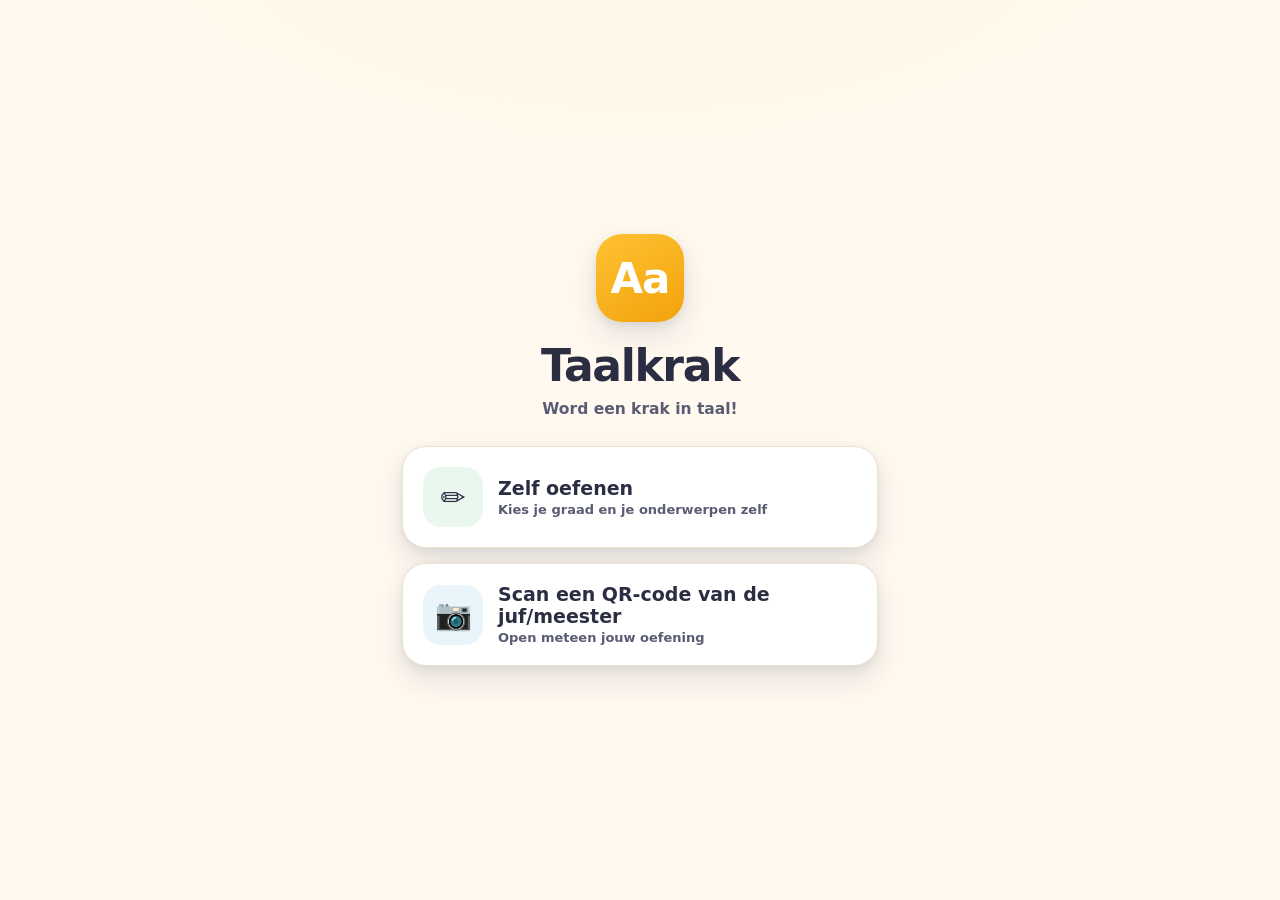
==== index.html @ cba2b278 "Add files via upload Taalkrak v1 - leerling- en leerkrachtapp met QR-delen" ====
<!DOCTYPE html>
<html lang="nl">
<head>
<meta charset="utf-8">
<meta name="viewport" content="width=device-width, initial-scale=1, viewport-fit=cover, maximum-scale=1">
<title>Taalkrak</title>
<link rel="stylesheet" href="taalkrak.css">
<link rel="manifest" href="manifest.webmanifest">
<meta name="color-scheme" content="only light">
<meta name="theme-color" content="#FFC233">
<meta name="apple-mobile-web-app-capable" content="yes">
<meta name="mobile-web-app-capable" content="yes">
<meta name="apple-mobile-web-app-status-bar-style" content="default">
<meta name="apple-mobile-web-app-title" content="Taalkrak">
<link rel="apple-touch-icon" href="apple-touch-icon.png">
</head>
<body>

<!-- ===================== WELKOM ===================== -->
<main class="home" id="screenHome">
  <div class="home__logo home__logo--taal" aria-hidden="true"><span>Aa</span></div>
  <h1 class="home__title">Taalkrak</h1>
  <p class="home__sub">Word een krak in taal!</p>
  <div class="home__cards">
    <button class="bigcard bigcard--self" id="goSelf" type="button">
      <span class="bigcard__ic" aria-hidden="true">✏️</span>
      <span class="bigcard__tx"><b>Zelf oefenen</b><span>Kies je graad en je onderwerpen zelf</span></span>
    </button>
    <button class="bigcard bigcard--scan" id="goScan" type="button">
      <span class="bigcard__ic" aria-hidden="true">📷</span>
      <span class="bigcard__tx"><b>Scan een QR-code van de juf/meester</b><span>Open meteen jouw oefening</span></span>
    </button>
  </div>
</main>

<!-- ===================== SETUP (zelf oefenen) ===================== -->
<main class="setup hidden" id="screenSetup">
  <div class="setup__head">
    <button class="backbtn" id="setupBack" type="button" aria-label="Terug">←</button>
    <h2 class="setup__title">Zelf oefenen</h2>
  </div>
  <section class="panel">
    <div id="settingsHost"></div>
    <button class="btn btn--grass btn--block" id="startSelf" type="button" style="margin-top:6px;font-size:17px;padding:16px">▶ Starten</button>
  </section>
</main>

<!-- ===================== QR-SCANNER ===================== -->
<main class="scan hidden" id="screenScan">
  <video class="scan__video" id="scanVideo" playsinline muted></video>
  <div class="scan__overlay" id="scanOverlay">
    <div class="scan__msg">Richt op de QR-code<br>van de juf/meester</div>
    <div class="scan__frame"><div class="scan__corner2"></div></div>
    <div class="scan__hint" id="scanHint">Houd de code rustig in het kader</div>
  </div>
  <div class="scan__err hidden" id="scanErr">
    <div style="font-size:58px" aria-hidden="true">📷</div>
    <b id="scanErrMsg"></b>
    <span>Vraag de juf of meester om de oefening anders via de link te openen.</span>
  </div>
  <button class="scan__close" id="scanClose" type="button">← Terug</button>
  <canvas id="scanCanvas" class="hidden"></canvas>
</main>

<!-- ===================== SPELER ===================== -->
<main class="play hidden" id="screenPlay">
  <div class="play__top">
    <div class="stars"><span class="s" id="starIcon">★</span><span id="starCount">0</span></div>
    <div class="prog"><div class="prog__fill" id="progFill"></div></div>
    <button class="iconbtn" id="soundBtn" type="button" title="Geluid aan/uit" aria-label="Geluid aan of uit">🔊</button>
    <button class="iconbtn" id="quitBtn" type="button" title="Stoppen" aria-label="Stoppen">✕</button>
  </div>
  <div class="stage" id="stage"></div>
</main>
<main class="play hidden" id="screenDone"><div class="results" id="resultsBox"></div></main>

<div class="splash" id="splash" aria-live="polite">
  <div class="splash__card">
    <div class="splash__emo" id="splashEmo">🎉</div>
    <div class="splash__txt" id="splashTxt">Goed zo!</div>
    <div class="splash__hint" id="splashHint"></div>
  </div>
</div>
<div id="glow"></div>
<canvas id="confetti"></canvas>

<script src="jsqr.js"></script>
<script src="engine.js"></script>
<script>
(function(){
"use strict";
var $=function(s){return document.querySelector(s);};
var SETUP = TK.defaults();

function hideAll(){ ["#screenHome","#screenSetup","#screenScan","#screenPlay","#screenDone"].forEach(function(id){ $(id).classList.add("hidden"); }); }
function showHome(){ hideAll(); document.body.style.background=""; $("#screenHome").classList.remove("hidden"); window.scrollTo(0,0); }
function goHome(){ stopScan(); if(location.hash){ history.replaceState(null,"",location.pathname+location.search); } showHome(); }
function showSetup(){ TK.resumeAudio(); hideAll(); $("#screenSetup").classList.remove("hidden"); window.scrollTo(0,0); }

TK.makeSettings($("#settingsHost"), SETUP, function(){});
TK.setOnExit(goHome);

/* Terugkeer-regels: bij "Zelf oefenen" kan het kind altijd terug naar het
   hoofdmenu; bij een oefening van de juf/meester (QR of link) pas als de
   oefening helemaal is afgerond. Uitzondering: bij een oneindige oefening
   (∞) blijft de knop zichtbaar, anders kan het kind nooit meer stoppen. */
function setQuit(visible){ $("#quitBtn").classList.toggle("hidden", !visible); }
$("#goSelf").onclick=showSetup;
$("#goScan").onclick=startScan;
$("#setupBack").onclick=showHome;
$("#startSelf").onclick=function(){ setQuit(true); TK.startGame(JSON.parse(JSON.stringify(SETUP))); };
$("#scanClose").onclick=goHome;
$("#soundBtn").onclick=function(){ TK.toggleSound(); };
$("#quitBtn").onclick=goHome;

/* ---------- QR-scanner ---------- */
var scanStream=null, scanRAF=null, scanVideo, scanCanvas, scanCtx;
function startScan(){
  TK.resumeAudio(); hideAll(); $("#screenScan").classList.remove("hidden");
  $("#scanErr").classList.add("hidden"); $("#scanOverlay").classList.remove("hidden");
  $("#scanHint").textContent="Houd de code rustig in het kader";
  scanVideo=$("#scanVideo"); scanCanvas=$("#scanCanvas"); scanCtx=scanCanvas.getContext("2d",{willReadFrequently:true});
  if(!navigator.mediaDevices || !navigator.mediaDevices.getUserMedia || !window.jsQR){ return scanError("Scannen werkt hier niet."); }
  navigator.mediaDevices.getUserMedia({video:{facingMode:{ideal:"environment"}},audio:false})
    .then(function(stream){ scanStream=stream; scanVideo.srcObject=stream; scanVideo.setAttribute("playsinline",""); return scanVideo.play(); })
    .then(function(){ scanRAF=requestAnimationFrame(scanLoop); })
    .catch(function(err){
      var msg=(err&&(err.name==="NotAllowedError"||err.name==="SecurityError"))? "Geef toestemming voor de camera om te kunnen scannen." : "De camera kon niet starten.";
      scanError(msg);
    });
}
function scanLoop(){
  if(!scanStream) return;
  if(scanVideo.readyState===scanVideo.HAVE_ENOUGH_DATA){
    var w=scanVideo.videoWidth, h=scanVideo.videoHeight;
    if(w&&h){
      scanCanvas.width=w; scanCanvas.height=h; scanCtx.drawImage(scanVideo,0,0,w,h);
      var img; try{ img=scanCtx.getImageData(0,0,w,h); }catch(e){ img=null; }
      if(img){
        var code=jsQR(img.data,w,h,{inversionAttempts:"dontInvert"});
        if(code && code.data){
          var cfg=TK.parseParams(code.data);
          if(cfg){ cfg.session="self"; if(navigator.vibrate) navigator.vibrate(60); stopScan(); setQuit(cfg.count===0); TK.startGame(cfg); return; }
          else { $("#scanHint").textContent="Dat is geen Taalkrak-code 🤔"; }
        }
      }
    }
  }
  scanRAF=requestAnimationFrame(scanLoop);
}
function stopScan(){
  if(scanRAF){ cancelAnimationFrame(scanRAF); scanRAF=null; }
  if(scanStream){ scanStream.getTracks().forEach(function(t){t.stop();}); scanStream=null; }
  if(scanVideo){ scanVideo.srcObject=null; }
  $("#screenScan").classList.add("hidden");
}
function scanError(msg){ $("#scanErrMsg").textContent=msg; $("#scanOverlay").classList.add("hidden"); $("#scanErr").classList.remove("hidden"); }

/* ---------- service worker ---------- */
if("serviceWorker" in navigator){ window.addEventListener("load",function(){ navigator.serviceWorker.register("sw.js").catch(function(){}); }); }

/* ---------- opstarten ---------- */
var cfg=TK.parseParams(location.hash);
if(cfg){ cfg.session="self"; setQuit(cfg.count===0); TK.startGame(cfg); } else { showHome(); }
})();
</script>
</body>
</html>
---- taalkrak.css ----
:root{
    --ink:#2B2D42;
    --ink-soft:#5A5C73;
    --paper:#FFF9F0;
    --card:#FFFFFF;
    --sun:#FFC233;
    --sun-deep:#F2A20C;
    --grass:#36A85B;
    --grass-deep:#268043;
    --berry:#E5566B;
    --berry-deep:#C73B52;
    --sky:#46B8E8;
    --sky-deep:#2A93C2;
    --plum:#7B5EA7;
    --line:#EBE2D2;
    --shadow:0 14px 30px rgba(43,45,66,.12), 0 3px 8px rgba(43,45,66,.08);
    --shadow-sm:0 4px 12px rgba(43,45,66,.10);
    --round:22px;
    --font:ui-rounded,"SF Pro Rounded","Hiragino Maru Gothic ProN","Baloo 2",Nunito,"Segoe UI",Roboto,system-ui,-apple-system,sans-serif;
  }
  *{box-sizing:border-box}
  html,body{margin:0;padding:0}
  body{
    font-family:var(--font);
    color:var(--ink);
    background:
      radial-gradient(120% 80% at 50% -10%, #FFF7E6 0%, var(--paper) 55%) fixed;
    min-height:100dvh;
    -webkit-font-smoothing:antialiased;
    text-rendering:optimizeLegibility;
  }
  button{font-family:inherit;cursor:pointer;border:none;background:none;color:inherit}
  :focus-visible{outline:3px solid var(--sky);outline-offset:3px;border-radius:8px}
  .hidden{display:none !important}

  /* ===================== GENERATOR ===================== */
  .gen{max-width:920px;margin:0 auto;padding:28px 18px 60px}
  .gen__head{display:flex;align-items:center;gap:14px;margin:6px 2px 22px}
  .logo{width:54px;height:54px;border-radius:16px;flex:none;
    background:linear-gradient(150deg,var(--sun),var(--sun-deep));
    box-shadow:var(--shadow-sm);position:relative}
  .gen__title{font-size:clamp(22px,4.4vw,30px);font-weight:800;letter-spacing:-.02em;line-height:1.05;margin:0}
  .gen__sub{margin:3px 0 0;color:var(--ink-soft);font-size:14.5px;font-weight:600}

  .layout{display:grid;grid-template-columns:1fr;gap:18px}
  @media(min-width:760px){.layout{grid-template-columns:1.15fr .85fr;align-items:start}}

  .panel{background:var(--card);border:1px solid var(--line);border-radius:var(--round);
    box-shadow:var(--shadow);padding:18px 18px 20px}
  .block{padding:14px 2px;border-top:1px dashed var(--line)}
  .block:first-child{border-top:none;padding-top:4px}
  .block__label{display:flex;align-items:baseline;gap:8px;margin:0 0 11px;font-weight:800;font-size:15.5px}
  .block__hint{font-weight:600;color:var(--ink-soft);font-size:12.5px}

  .chips{display:flex;flex-wrap:wrap;gap:9px}
  .chip{padding:11px 0;min-width:50px;text-align:center;border-radius:14px;font-weight:800;font-size:16px;
    background:#F6EFE2;color:var(--ink);border:2px solid transparent;transition:transform .08s, background .15s, color .15s, border-color .15s;flex:1 1 auto}
  .chip:active{transform:scale(.94)}
  .chip[aria-pressed="true"]{background:var(--sky);color:#fff;border-color:var(--sky-deep);box-shadow:var(--shadow-sm)}
  .chip--wide{padding-left:16px;padding-right:16px;font-size:14px;flex:0 0 auto;min-width:auto}
  .tinybtns{display:flex;gap:8px;margin-top:10px}
  .tinybtn{padding:8px 14px;border-radius:11px;background:#F0E8D8;font-weight:700;font-size:13px;color:var(--ink-soft)}
  .tinybtn:active{transform:scale(.95)}

  .forms{display:grid;gap:10px}
  .form-opt{display:flex;align-items:center;gap:13px;padding:12px 14px;border-radius:16px;
    background:#F8F2E7;border:2px solid transparent;transition:background .15s,border-color .15s;text-align:left;width:100%}
  .form-opt[aria-pressed="true"]{background:#EAF7EE;border-color:var(--grass)}
  .form-opt__demo{flex:none;font-weight:800;font-size:15px;letter-spacing:.3px;
    background:#fff;border:1.5px solid var(--line);border-radius:11px;padding:8px 10px;min-width:118px;text-align:center}
  .form-opt[aria-pressed="true"] .form-opt__demo{border-color:var(--grass)}
  .form-opt__txt{display:flex;flex-direction:column;gap:1px}
  .form-opt__txt b{font-size:14.5px}
  .form-opt__txt span{font-size:12.5px;color:var(--ink-soft);font-weight:600}
  .form-opt__tick{margin-left:auto;width:24px;height:24px;border-radius:50%;flex:none;
    border:2px solid var(--line);display:grid;place-items:center;color:#fff;font-size:14px;font-weight:900}
  .form-opt[aria-pressed="true"] .form-opt__tick{background:var(--grass);border-color:var(--grass)}
  .blank{color:var(--berry)}

  /* ---- output / QR ---- */
  .out{position:sticky;top:16px}
  .qrcard{background:var(--card);border:1px solid var(--line);border-radius:var(--round);box-shadow:var(--shadow);
    padding:20px;text-align:center}
  .qrwrap{width:226px;height:226px;margin:4px auto 4px;border-radius:18px;background:#fff;
    display:grid;place-items:center;padding:12px;border:1px solid var(--line)}
  .qrwrap svg{width:100%;height:100%;display:block}
  .qrcard__cap{font-weight:700;color:var(--ink-soft);font-size:13px;margin:8px 0 2px}
  .summary{display:flex;flex-wrap:wrap;gap:6px;justify-content:center;margin:10px 0 4px}
  .pill{background:#F2EADB;border-radius:999px;padding:5px 11px;font-size:12px;font-weight:700;color:var(--ink-soft)}
  .linkrow{display:flex;gap:8px;margin-top:14px}
  .linkrow input{flex:1;min-width:0;border:1.5px solid var(--line);border-radius:12px;padding:11px 12px;
    font:inherit;font-size:12.5px;font-weight:600;color:var(--ink-soft);background:#FBF6EC}
  .btn{border-radius:13px;font-weight:800;font-size:14.5px;padding:12px 16px;box-shadow:var(--shadow-sm);
    transition:transform .08s,filter .15s}
  .btn:active{transform:translateY(1px) scale(.99)}
  .btn--sun{background:linear-gradient(160deg,var(--sun),var(--sun-deep));color:#3a2c00}
  .btn--ghost{background:#F0E8D8;color:var(--ink)}
  .btn--grass{background:linear-gradient(160deg,#41bd68,var(--grass-deep));color:#fff}
  .btn--block{width:100%;margin-top:10px;display:flex;align-items:center;justify-content:center;gap:8px}
  .note{font-size:11.5px;color:var(--ink-soft);font-weight:600;line-height:1.5;margin:14px 2px 0;text-align:left}
  .note b{color:var(--ink)}
  .copied{color:var(--grass-deep) !important;font-weight:800}

  /* ===================== SPELER ===================== */
  .play{min-height:100dvh;display:flex;flex-direction:column;position:relative;z-index:1}
  .play__top{display:flex;align-items:center;gap:12px;padding:16px 18px;max-width:680px;width:100%;margin:0 auto}
  .stars{display:flex;align-items:center;gap:7px;font-weight:800;font-size:18px}
  .stars .s{color:var(--sun);font-size:20px;filter:drop-shadow(0 2px 2px rgba(242,162,12,.35))}
  .prog{flex:1;height:12px;border-radius:999px;background:#EFE6D6;overflow:hidden;box-shadow:inset 0 1px 3px rgba(0,0,0,.06)}
  .prog__fill{height:100%;width:0;border-radius:999px;background:linear-gradient(90deg,var(--sky),var(--sky-deep));transition:width .35s ease}
  .iconbtn{width:42px;height:42px;border-radius:13px;background:var(--card);box-shadow:var(--shadow-sm);
    display:grid;place-items:center;font-size:19px;flex:none;border:1px solid var(--line)}
  .iconbtn:active{transform:scale(.93)}

  .stage{flex:1;display:flex;flex-direction:column;align-items:center;justify-content:center;
    gap:26px;padding:8px 18px 22px;max-width:680px;width:100%;margin:0 auto}

  .shake{animation:shake .42s}
  @keyframes shake{10%,90%{transform:translateX(-2px)}20%,80%{transform:translateX(4px)}30%,50%,70%{transform:translateX(-7px)}40%,60%{transform:translateX(7px)}}

  /* multiple choice */
  .choices{display:grid;grid-template-columns:repeat(2,1fr);gap:13px;width:min(86vw,380px)}
  .choice{min-height:70px;border-radius:20px;background:#fff;border:2px solid var(--line);box-shadow:var(--shadow-sm);
    font-size:26px;font-weight:800;transition:transform .07s;padding:8px 12px}
  .choice:active{transform:scale(.96)}
  .choice.good{background:#EAF7EE;border-color:var(--grass);color:var(--grass-deep)}
  .choice.bad{background:#FDEDEF;border-color:var(--berry);color:var(--berry-deep)}

  /* feedback splash */
  .splash{position:fixed;inset:0;z-index:40;display:grid;place-items:center;pointer-events:none;opacity:0;transition:opacity .2s}
  .splash.show{opacity:1}
  .splash__card{background:var(--card);border-radius:28px;box-shadow:var(--shadow);padding:26px 34px;text-align:center;
    transform:scale(.8);transition:transform .25s cubic-bezier(.2,1.4,.4,1)}
  .splash.show .splash__card{transform:scale(1)}
  .splash__emo{font-size:64px;line-height:1}
  .splash__txt{font-size:26px;font-weight:800;margin-top:6px}
  .splash__hint{font-size:17px;font-weight:700;color:var(--ink-soft);margin-top:4px}

  /* timer glow (laatste 5 sec) */
  #glow{position:fixed;inset:0;z-index:30;pointer-events:none;opacity:0;
    background:radial-gradient(120% 95% at 50% 118%, var(--glowc,#FFD27A) 0%, transparent 70%)}

  /* results */
  .results{flex:1;display:flex;flex-direction:column;align-items:center;justify-content:center;gap:18px;
    text-align:center;padding:30px 22px;max-width:560px;margin:0 auto}
  .medal{font-size:96px;line-height:1;filter:drop-shadow(0 8px 14px rgba(242,162,12,.3));animation:pop .5s cubic-bezier(.2,1.5,.4,1)}
  @keyframes pop{from{transform:scale(.4);opacity:0}to{transform:scale(1);opacity:1}}
  .results h2{font-size:30px;font-weight:800;margin:0;letter-spacing:-.02em}
  .results .score{font-size:20px;font-weight:800;color:var(--grass-deep)}
  .results p{margin:0;color:var(--ink-soft);font-weight:600;font-size:15px}
  .results__btns{display:flex;gap:12px;flex-wrap:wrap;justify-content:center;margin-top:6px}
  .breakdown{display:flex;gap:10px;flex-wrap:wrap;justify-content:center;margin-top:4px}
  .bd{background:var(--card);border:1px solid var(--line);border-radius:14px;padding:10px 16px;box-shadow:var(--shadow-sm)}
  .bd b{display:block;font-size:24px}
  .bd span{font-size:12px;font-weight:700;color:var(--ink-soft)}

  canvas#confetti{position:fixed;inset:0;z-index:35;pointer-events:none}

  /* ----- klasmodus: samen oefenen ----- */
  .classbar{display:flex;flex-direction:column;align-items:center;gap:16px;width:min(90vw,540px)}
  .handprompt{display:flex;align-items:center;gap:10px;font-weight:800;font-size:18px;color:var(--plum);
    background:#F3EEFA;border-radius:999px;padding:11px 22px;text-align:center}
  .handprompt .wave{font-size:25px;display:inline-block;animation:wave 1.7s ease-in-out infinite;transform-origin:70% 80%}
  @keyframes wave{0%,55%,100%{transform:rotate(0)}10%,30%{transform:rotate(16deg)}20%{transform:rotate(-9deg)}}
  .classctrls{display:flex;gap:12px;width:100%}
  .bigbtn{flex:1;border-radius:18px;font-weight:800;font-size:19px;padding:18px 16px;box-shadow:var(--shadow-sm);
    display:flex;align-items:center;justify-content:center;gap:8px;transition:transform .08s,filter .15s}
  .bigbtn:active{transform:translateY(2px) scale(.99)}
  .bigbtn--rev{background:linear-gradient(160deg,var(--sun),var(--sun-deep));color:#3a2c00}
  .bigbtn--next{background:linear-gradient(160deg,#41bd68,var(--grass-deep));color:#fff}
  .somcount{font-weight:800;font-size:15px;color:var(--ink-soft)}
  .reveal{animation:revealpop .42s cubic-bezier(.2,1.5,.4,1)}
  @keyframes revealpop{from{transform:scale(.5);opacity:.3}to{transform:scale(1);opacity:1}}

  @media (prefers-reduced-motion: reduce){
    *{animation-duration:.001ms !important;animation-iteration-count:1 !important;transition-duration:.06s !important}
  }

/* ---------- welkomscherm ---------- */
.home{max-width:520px;margin:0 auto;min-height:100dvh;display:flex;flex-direction:column;align-items:center;
  justify-content:center;gap:22px;padding:34px 22px;text-align:center}
.home__logo{width:88px;height:88px;border-radius:26px;flex:none;
  background:linear-gradient(150deg,var(--sun),var(--sun-deep));box-shadow:var(--shadow);position:relative}
.home__title{font-size:clamp(32px,9vw,44px);font-weight:800;letter-spacing:-.03em;margin:0;line-height:1}
.home__sub{margin:-10px 0 6px;color:var(--ink-soft);font-weight:700;font-size:15.5px}
.home__cards{display:flex;flex-direction:column;gap:15px;width:100%}
.bigcard{display:flex;align-items:center;gap:15px;text-align:left;width:100%;padding:20px 20px;border-radius:24px;
  background:var(--card);border:1px solid var(--line);box-shadow:var(--shadow);transition:transform .1s}
.bigcard:active{transform:translateY(2px) scale(.99)}
.bigcard__ic{width:60px;height:60px;border-radius:18px;flex:none;display:grid;place-items:center;font-size:30px}
.bigcard--self .bigcard__ic{background:#EAF7EE}
.bigcard--scan .bigcard__ic{background:#E9F4FB}
.bigcard__tx b{display:block;font-size:19px;font-weight:800;line-height:1.15}
.bigcard__tx span{display:block;font-size:13px;color:var(--ink-soft);font-weight:600;margin-top:2px}

/* ---------- setup (zelf oefenen) ---------- */
.setup{max-width:560px;margin:0 auto;padding:18px 18px 46px}
.setup__head{display:flex;align-items:center;gap:12px;margin:4px 0 14px}
.backbtn{width:46px;height:46px;border-radius:14px;background:var(--card);border:1px solid var(--line);
  box-shadow:var(--shadow-sm);font-size:22px;display:grid;place-items:center;flex:none}
.backbtn:active{transform:scale(.93)}
.setup__title{font-size:23px;font-weight:800;margin:0;letter-spacing:-.02em}

/* ---------- QR-scanner ---------- */
.scan{position:fixed;inset:0;z-index:60;background:#10131A;overflow:hidden}
.scan__video{position:absolute;inset:0;width:100%;height:100%;object-fit:cover}
.scan__overlay{position:absolute;inset:0;display:flex;flex-direction:column;align-items:center;justify-content:center;
  background:radial-gradient(closest-side at 50% 46%, transparent 38%, rgba(0,0,0,.6) 76%)}
.scan__frame{width:min(70vw,268px);aspect-ratio:1;position:relative}
.scan__frame::before,.scan__frame::after,.scan__corner2::before,.scan__corner2::after{
  content:"";position:absolute;width:48px;height:48px;border:5px solid #fff}
.scan__frame::before{top:0;left:0;border-right:none;border-bottom:none;border-top-left-radius:16px}
.scan__frame::after{bottom:0;right:0;border-left:none;border-top:none;border-bottom-right-radius:16px}
.scan__corner2{position:absolute;inset:0}
.scan__corner2::before{top:0;right:0;border-left:none;border-bottom:none;border-top-right-radius:16px}
.scan__corner2::after{bottom:0;left:0;border-right:none;border-top:none;border-bottom-left-radius:16px}
.scan__msg{position:absolute;top:max(28px,env(safe-area-inset-top));left:0;right:0;text-align:center;color:#fff;
  font-weight:800;font-size:19px;padding:0 26px;text-shadow:0 2px 10px rgba(0,0,0,.6)}
.scan__hint{position:absolute;bottom:max(108px,calc(env(safe-area-inset-bottom) + 100px));left:0;right:0;text-align:center;
  color:#fff;font-weight:700;font-size:14.5px;opacity:.92;padding:0 30px;text-shadow:0 2px 10px rgba(0,0,0,.7)}
.scan__close{position:absolute;bottom:max(30px,calc(env(safe-area-inset-bottom) + 22px));left:50%;transform:translateX(-50%);
  background:#fff;color:var(--ink);border-radius:16px;padding:14px 28px;font-weight:800;font-size:16px;box-shadow:var(--shadow)}
.scan__close:active{transform:translateX(-50%) scale(.96)}
.scan__err{position:absolute;inset:0;z-index:2;display:flex;flex-direction:column;align-items:center;justify-content:center;
  gap:14px;padding:34px;text-align:center;color:#fff;background:#10131A}
.scan__err b{font-size:20px;font-weight:800;max-width:90%}
.scan__err span{font-size:14.5px;opacity:.85;max-width:85%}

/* Altijd het ontworpen (lichte) kleurenschema */
:root{color-scheme:only light}

/* nette melding in het QR-vak als er iets schort */
.qrerr{font-size:13.5px;font-weight:600;color:var(--ink-soft);text-align:center;padding:18px 10px;line-height:1.45}
.qrerr b{color:var(--berry)}

/* ====================== Taalkrak-uitbreidingen ====================== */
/* logo met Aa */
.logo--taal, .home__logo--taal{display:grid;place-items:center}
.logo--taal span{font-size:24px;font-weight:800;color:#fff;letter-spacing:-.02em}
.home__logo--taal span{font-size:42px;font-weight:800;color:#fff;letter-spacing:-.02em}

/* oefening-wrapper */
.exwrap{display:flex;flex-direction:column;align-items:center;gap:20px;width:100%}
.themetag{background:#F2EADB;border-radius:999px;padding:6px 16px;font-size:13px;font-weight:800;color:var(--ink-soft)}
.exlead{margin:0;font-size:18px;font-weight:800;color:var(--ink);text-align:center}

/* woordtegels */
.eq{display:flex;align-items:center;justify-content:center;gap:6px;flex-wrap:wrap;padding:0 10px}
.eq--word .wtile{min-width:40px}
.wtile{height:64px;padding:0 12px;border-radius:16px;background:#fff;border:2px solid var(--line);
  box-shadow:var(--shadow-sm);display:grid;place-items:center;font-size:30px;font-weight:800;letter-spacing:.04em}
.wtile--blank{border:3px dashed var(--berry);background:#FFF1F3;color:var(--berry);min-width:64px;
  animation:pulse 1.1s ease-in-out infinite}
.wtile--blank.filled{border-style:solid;background:#fff;color:var(--ink);animation:none}
.wtile--secret{color:var(--ink-soft);background:#F6EFE2;border-style:dashed;min-width:40px;padding:0 6px}
@keyframes pulse{0%,100%{box-shadow:0 0 0 0 rgba(229,86,107,0)}50%{box-shadow:0 0 0 7px rgba(229,86,107,.16)}}

/* voorleesknop */
.speakbtn{width:74px;height:74px;border-radius:22px;background:linear-gradient(160deg,var(--sky),var(--sky-deep));
  color:#fff;font-size:32px;box-shadow:var(--shadow);display:grid;place-items:center;transition:transform .08s}
.speakbtn:active{transform:scale(.93)}
.speakbtn--big{width:96px;height:96px;border-radius:28px;font-size:44px}

/* typveld */
.inputrow{width:min(86vw,380px)}
.spellinput{width:100%;border:2px solid var(--line);border-radius:18px;padding:16px 18px;
  font:inherit;font-size:26px;font-weight:800;text-align:center;color:var(--ink);background:#fff;
  box-shadow:var(--shadow-sm);letter-spacing:.04em}
.spellinput:focus{outline:3px solid var(--sky);border-color:var(--sky)}
.spellinput.wrong{border-color:var(--berry);background:#FFF1F3}
.checkrow{width:min(86vw,380px);display:flex}
.btn--check{flex:1;font-size:17px;padding:15px}

/* keuzeknoppen varianten */
.choices--letters{grid-template-columns:repeat(2,1fr);width:min(86vw,340px)}
.choices--letters .choice{font-size:28px;min-height:66px}
.choices--words{grid-template-columns:1fr;width:min(86vw,380px)}
.choices--words .choice{font-size:25px;min-height:62px}
.choices--sent{grid-template-columns:1fr;width:min(90vw,520px)}
.choices--sent .choice{font-size:18px;min-height:58px;font-weight:700;text-align:left;padding:12px 18px}

/* werkwoordzin */
.zin{margin:0;font-size:clamp(20px,4.6vw,27px);font-weight:700;line-height:1.65;text-align:center;
  max-width:min(92vw,560px);color:var(--ink)}
.zin__blank{display:inline-block;min-width:96px;border-bottom:4px dashed var(--berry);color:var(--berry);
  font-weight:800;margin:0 4px;text-align:center}
.zin__blank--filled{border-bottom-style:solid;border-bottom-color:var(--grass);color:var(--grass-deep)}
.zin__inf{display:inline-block;background:#F3EEFA;color:var(--plum);border-radius:999px;
  padding:2px 12px;font-size:15px;font-weight:800;margin-left:8px;vertical-align:middle}

/* tijdsbalk */
.timebar{width:min(86vw,380px);height:10px;border-radius:999px;background:#EFE6D6;overflow:hidden;
  box-shadow:inset 0 1px 3px rgba(0,0,0,.06)}
.timebar__fill{height:100%;width:100%;border-radius:999px;background:var(--grass);transition:width .12s linear, background .3s}

/* touch-whiteboard: extra groot in klasmodus */
@media (min-width:900px) and (min-height:600px){
  .classbar .bigbtn{min-height:64px;font-size:20px}
  .classbar .handprompt{font-size:22px}
  .classbar .wtile{height:88px;font-size:44px;padding:0 16px}
  .classbar .exlead{font-size:24px}
  .classbar .zin{font-size:34px}
  .classbar .zin__inf{font-size:19px}
  .classbar .speakbtn--big{width:120px;height:120px;font-size:56px}
  .classbar .choices--words .choice{font-size:32px;min-height:78px}
  .classbar .choices--sent .choice{font-size:24px;min-height:70px}
}

/* afdrukken: enkel de QR-kaart */
@media print{
  body{background:#fff}
  .gen .panel, .gen__head, #hostnote, .linkrow, #tryit, #printqr{display:none !important}
  .layout{grid-template-columns:1fr}
  .qrcard{border:none;box-shadow:none}
  .qrwrap{width:340px;height:340px}
}
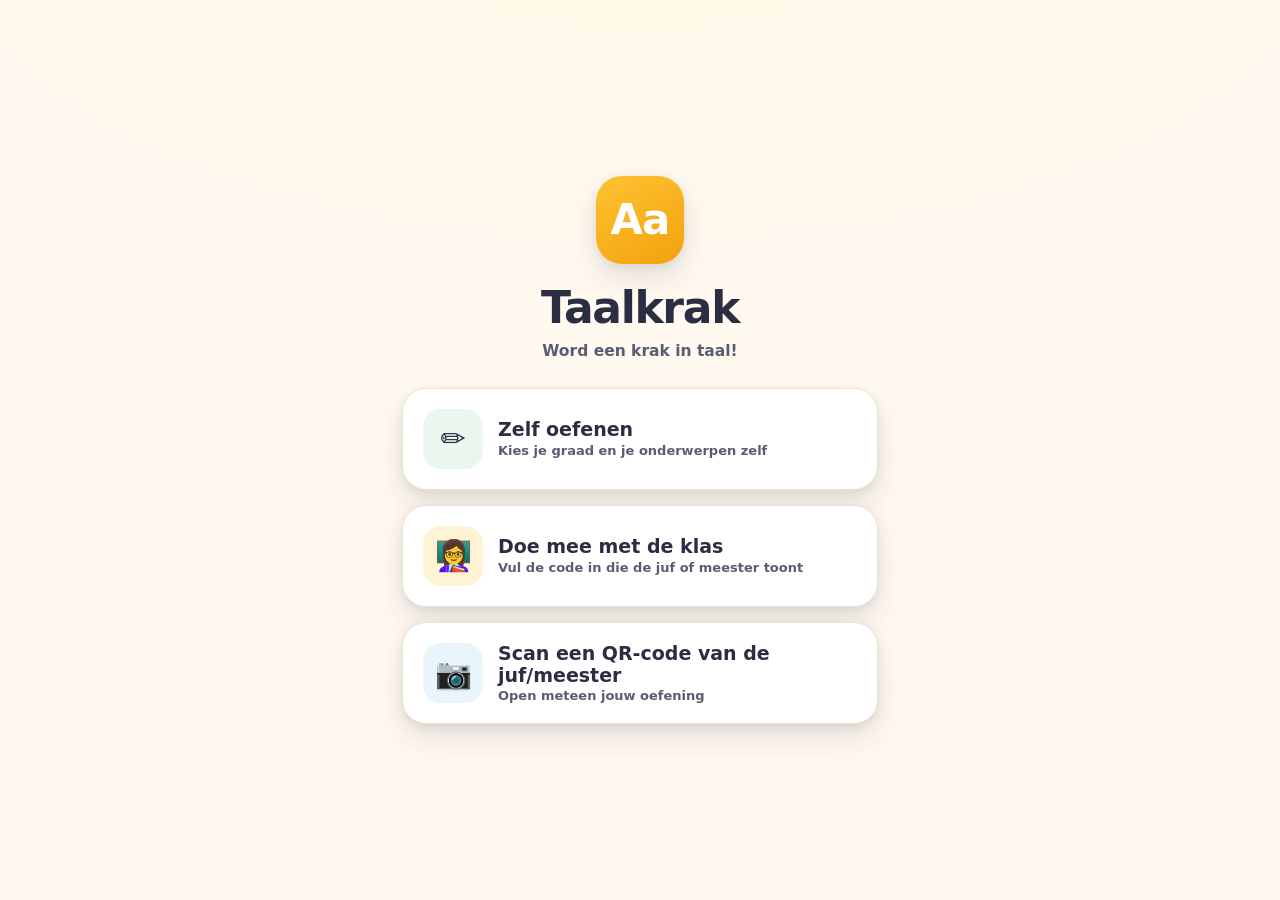
==== commit 0aff0b06: "Add files via upload" ====
--- a/index.html
+++ b/index.html
@@ -13,6 +13,23 @@
 <meta name="apple-mobile-web-app-status-bar-style" content="default">
 <meta name="apple-mobile-web-app-title" content="Taalkrak">
 <link rel="apple-touch-icon" href="apple-touch-icon.png">
+<style>
+/* Klassessie: naam vragen en wachten op de juf */
+.naaminput{ width:100%; font:inherit; font-size:20px; padding:14px 16px; margin:14px 0 6px;
+            border:2px solid rgba(0,0,0,.12); border-radius:14px; background:#fff; }
+.naaminput:focus{ outline:none; border-color:#2FA8C6; }
+.naamfout{ color:#B23A2A; font-weight:600; }
+.bigcard--code .bigcard__ic{ background:#FFF3D6; }
+.codeinput{ text-transform:uppercase; letter-spacing:.32em; text-align:center;
+            font-weight:800; font-size:30px; font-family:ui-monospace,Menlo,Consolas,monospace; }
+.wachtkamer{ min-height:100dvh; display:flex; flex-direction:column; align-items:center;
+             justify-content:center; text-align:center; padding:32px 24px; gap:6px; }
+.wachtkamer__emo{ font-size:64px; line-height:1; margin-bottom:6px; }
+.wachtkamer__titel{ font-size:26px; margin:0; }
+.wachtkamer__tekst{ font-size:17px; opacity:.75; margin:4px 0 22px; max-width:22em; }
+.sessiebalk{ position:fixed; left:0; right:0; top:0; padding:6px 12px; font-size:13px;
+             text-align:center; background:rgba(0,0,0,.06); z-index:5; }
+</style>
 </head>
 <body>
 
@@ -26,6 +43,10 @@
       <span class="bigcard__ic" aria-hidden="true">✏️</span>
       <span class="bigcard__tx"><b>Zelf oefenen</b><span>Kies je graad en je onderwerpen zelf</span></span>
     </button>
+    <button class="bigcard bigcard--code" id="goCode" type="button">
+      <span class="bigcard__ic" aria-hidden="true">👩‍🏫</span>
+      <span class="bigcard__tx"><b>Doe mee met de klas</b><span>Vul de code in die de juf of meester toont</span></span>
+    </button>
     <button class="bigcard bigcard--scan" id="goScan" type="button">
       <span class="bigcard__ic" aria-hidden="true">📷</span>
       <span class="bigcard__tx"><b>Scan een QR-code van de juf/meester</b><span>Open meteen jouw oefening</span></span>
@@ -62,6 +83,34 @@
   <canvas id="scanCanvas" class="hidden"></canvas>
 </main>
 
+<!-- ============ KLASSESSIE: HOE HEET JE? ============ -->
+<main class="setup hidden" id="screenNaam">
+  <div class="setup__head">
+    <button class="backbtn" id="naamBack" type="button" aria-label="Terug">←</button>
+    <h2 class="setup__title">Doe mee met de klas</h2>
+  </div>
+  <section class="panel">
+    <div id="codeRij">
+      <p class="note">Vul de code in die je juf of meester toont.</p>
+      <input class="naaminput codeinput" id="codeInput" maxlength="4" autocomplete="off"
+             autocapitalize="characters" spellcheck="false" placeholder="ABCD" aria-label="Code van de klas">
+    </div>
+    <p class="note">Hoe heet je? Je voornaam volstaat — zo weet je juf of meester wie meedoet.</p>
+    <input class="naaminput" id="naamInput" maxlength="30" autocomplete="off"
+           autocapitalize="words" placeholder="Bijvoorbeeld: Lars" aria-label="Je voornaam">
+    <p class="note naamfout hidden" id="naamFout"></p>
+    <button class="btn btn--grass btn--block" id="naamOk" type="button" style="font-size:17px;padding:16px">Doe mee</button>
+  </section>
+</main>
+
+<!-- ============ KLASSESSIE: WACHTEN ============ -->
+<main class="wachtkamer hidden" id="screenWacht">
+  <div class="wachtkamer__emo" id="wachtEmo">⏳</div>
+  <h2 class="wachtkamer__titel" id="wachtTitel">Even wachten</h2>
+  <p class="wachtkamer__tekst" id="wachtTekst">De juf of meester zet de oefening klaar.</p>
+  <button class="btn btn--ghost" id="wachtWeg" type="button">Sessie verlaten</button>
+</main>
+
 <!-- ===================== SPELER ===================== -->
 <main class="play hidden" id="screenPlay">
   <div class="play__top">
@@ -85,20 +134,29 @@
 <canvas id="confetti"></canvas>
 
 <script src="jsqr.js"></script>
+<script src="krak-config.js"></script>
+<script src="krak-sessie.js"></script>
 <script src="engine.js"></script>
 <script>
 (function(){
 "use strict";
 var $=function(s){return document.querySelector(s);};
 var SETUP = TK.defaults();
-
-function hideAll(){ ["#screenHome","#screenSetup","#screenScan","#screenPlay","#screenDone"].forEach(function(id){ $(id).classList.add("hidden"); }); }
+var K_AAN = (typeof KrakSessie!=="undefined" && KrakSessie.ingesteld());
+var sessieCode = K_AAN ? KrakSessie.codeUitHash() : null;
+var stopOpdracht = null;
+
+function hideAll(){ ["#screenHome","#screenSetup","#screenScan","#screenPlay","#screenDone","#screenNaam","#screenWacht"].forEach(function(id){ $(id).classList.add("hidden"); }); }
 function showHome(){ hideAll(); document.body.style.background=""; $("#screenHome").classList.remove("hidden"); window.scrollTo(0,0); }
 function goHome(){ stopScan(); if(location.hash){ history.replaceState(null,"",location.pathname+location.search); } showHome(); }
 function showSetup(){ TK.resumeAudio(); hideAll(); $("#screenSetup").classList.remove("hidden"); window.scrollTo(0,0); }
 
 TK.makeSettings($("#settingsHost"), SETUP, function(){});
-TK.setOnExit(goHome);
+TK.setOnExit(function(){
+  var d = sessieCode && KrakSessie.deelname(sessieCode);
+  if(d) toonWacht("Goed gedaan, "+d.voornaam+"!", "Wacht op de volgende oefening.", "🌟");
+  else goHome();
+});
 
 /* Terugkeer-regels: bij "Zelf oefenen" kan het kind altijd terug naar het
    hoofdmenu; bij een oefening van de juf/meester (QR of link) pas als de
@@ -139,6 +197,8 @@
       if(img){
         var code=jsQR(img.data,w,h,{inversionAttempts:"dontInvert"});
         if(code && code.data){
+          var sc = (typeof KrakSessie!=="undefined") ? KrakSessie.codeUitHash(code.data) : null;
+          if(sc){ if(navigator.vibrate) navigator.vibrate(60); stopScan(); sessieCode=sc; startSessie(); return; }
           var cfg=TK.parseParams(code.data);
           if(cfg){ cfg.session="self"; if(navigator.vibrate) navigator.vibrate(60); stopScan(); setQuit(cfg.count===0); TK.startGame(cfg); return; }
           else { $("#scanHint").textContent="Dat is geen Taalkrak-code 🤔"; }
@@ -159,9 +219,97 @@
 /* ---------- service worker ---------- */
 if("serviceWorker" in navigator){ window.addEventListener("load",function(){ navigator.serviceWorker.register("sw.js").catch(function(){}); }); }
 
+/* ---------- klassessie ----------
+   Zit er een sessiecode in de link (of in de gescande QR), dan bepaalt de
+   juf of meester wat er geoefend wordt. Het toestel vraagt elke twee
+   seconden of er een nieuwe oefening klaarstaat en schakelt dan mee over. */
+function toonNaam(fout){
+  hideAll(); $("#screenNaam").classList.remove("hidden");
+  var kenCode = !!sessieCode;
+  $("#codeRij").classList.toggle("hidden", kenCode);
+  var f=$("#naamFout");
+  if(fout){ f.textContent=fout; f.classList.remove("hidden"); } else f.classList.add("hidden");
+  window.scrollTo(0,0);
+  setTimeout(function(){
+    try{ (kenCode? $("#naamInput") : $("#codeInput")).focus(); }catch(e){}
+  }, 60);
+}
+function toonWacht(titel, tekst, emo){
+  hideAll(); $("#screenWacht").classList.remove("hidden");
+  $("#wachtEmo").textContent = emo || "⏳";
+  $("#wachtTitel").textContent = titel;
+  $("#wachtTekst").textContent = tekst || "";
+  window.scrollTo(0,0);
+}
+function startSessie(){
+  if(!sessieCode) return showHome();
+  if(KrakSessie.deelname(sessieCode)) volgSessie(); else toonNaam("");
+}
+function volgSessie(){
+  var d = KrakSessie.deelname(sessieCode);
+  if(!d) return toonNaam("");
+  function wachten(){ toonWacht("Hallo "+d.voornaam+"!", "Wacht even — de juf of meester zet de oefening klaar."); }
+  wachten();
+  if(stopOpdracht) stopOpdracht();
+  stopOpdracht = KrakSessie.volgOpdracht(function(st){
+    if(!st.gevonden){ TK.setSessieRonde(0); return toonWacht("Deze code werkt niet meer", "Vraag je juf of meester om een nieuwe.", "🤔"); }
+    if(!st.actief){  TK.setSessieRonde(0); return toonWacht("Tot de volgende keer!", "De juf of meester heeft de oefeningen afgesloten.", "👋"); }
+    if(!st.nummer){  TK.setSessieRonde(0); return wachten(); }
+    var cfg = TK.parseParams(st.config);
+    if(!cfg){ return toonWacht("Hmm", "Deze oefening kan ik niet openen.", "🤔"); }
+    KrakSessie.spoel();               /* stand van de vorige oefening nog wegschrijven */
+    cfg.session = "self";
+    TK.setSessieRonde(st.nummer);
+    hideAll(); setQuit(false);
+    TK.startGame(cfg);
+  }, 2000);
+}
+$("#naamOk").onclick=function(){
+  if(!sessieCode){
+    var ingetikt=($("#codeInput").value||"").trim().toUpperCase();
+    if(!/^[A-Z0-9]{4}$/.test(ingetikt)) return toonNaam("De code bestaat uit vier tekens, bijvoorbeeld ABCD.");
+    sessieCode=ingetikt;
+  }
+  var naam=($("#naamInput").value||"").trim();
+  if(!naam) return toonNaam("Vul ook je voornaam in.");
+  var knop=this; knop.disabled=true;
+  KrakSessie.join(sessieCode, naam)
+    .then(function(){
+      /* code in de adresbalk: dan blijft het kind in de sessie na een verversing */
+      try{ if(!KrakSessie.codeUitHash()) location.hash="ls="+sessieCode; }catch(e){}
+      volgSessie();
+    })
+    .catch(function(f){
+      var uitLink = !!KrakSessie.codeUitHash();
+      if(f.message==="sessie_niet_gevonden" && !uitLink) sessieCode=null;  /* code opnieuw laten intikken */
+      toonNaam(f.message==="sessie_niet_gevonden" ? "Die code kennen we niet (meer). Kijk nog eens goed."
+             : f.message==="ongeldige_voornaam"   ? "Vul ook je voornaam in."
+             : "Meedoen lukte niet. Probeer het nog eens.");
+    })
+    .then(function(){ knop.disabled=false; });
+};
+$("#naamInput").addEventListener("keydown", function(e){ if(e.key==="Enter") $("#naamOk").click(); });
+$("#codeInput").addEventListener("keydown", function(e){ if(e.key==="Enter") $("#naamInput").focus(); });
+$("#naamBack").onclick=function(){ if(!KrakSessie.codeUitHash()) sessieCode=null; goHome(); };
+$("#goCode").onclick=function(){
+  if(!K_AAN){ return alert("Live sessies zijn hier nog niet ingesteld."); }
+  TK.resumeAudio(); sessieCode=null; $("#codeInput").value=""; $("#naamInput").value=""; toonNaam("");
+};
+$("#wachtWeg").onclick=function(){
+  if(stopOpdracht){ stopOpdracht(); stopOpdracht=null; }
+  KrakSessie.verlaat(sessieCode);
+  TK.setSessieRonde(0);
+  sessieCode=null;
+  goHome();
+};
+
 /* ---------- opstarten ---------- */
-var cfg=TK.parseParams(location.hash);
-if(cfg){ cfg.session="self"; setQuit(cfg.count===0); TK.startGame(cfg); } else { showHome(); }
+if(!K_AAN) $("#goCode").classList.add("hidden");
+if(sessieCode){ startSessie(); }
+else {
+  var cfg=TK.parseParams(location.hash);
+  if(cfg){ cfg.session="self"; setQuit(cfg.count===0); TK.startGame(cfg); } else { showHome(); }
+}
 })();
 </script>
 </body>
--- a/taalkrak.css
+++ b/taalkrak.css
@@ -306,6 +306,48 @@
   .classbar .choices--sent .choice{font-size:24px;min-height:70px}
 }
 
+/* ============ Leerkrachtpagina: leesbaar op een computerscherm ============
+   Deze pagina wordt bijna altijd op een laptop/pc bekeken, vaak met de
+   automatische donkere modus van de browser aan. Daarom krijgt de kop een
+   eigen donkere balk met witte tekst: die blijft in élke modus leesbaar. */
+.gen{max-width:1040px;padding-top:22px}
+.gen__head{background:#242640;border-radius:20px;padding:20px 24px;margin:0 0 22px;
+  box-shadow:0 10px 24px rgba(36,38,64,.22);gap:17px}
+.gen__head .logo{width:62px;height:62px;border-radius:18px;
+  box-shadow:0 4px 12px rgba(0,0,0,.28)}
+.gen__head .logo--taal span{font-size:27px}
+.gen__title{color:#fff;font-size:clamp(26px,3.2vw,34px);text-shadow:0 1px 2px rgba(0,0,0,.3)}
+.gen__sub{color:#D6D3E4;font-size:15.5px;font-weight:600;margin-top:5px}
+
+/* iets meer contrast in de panelen ernaast */
+.gen .block__label{font-size:16px}
+.gen .block__hint{color:#54566B}
+.gen .note{font-size:12.5px;color:#4A4C63}
+.gen .qrcard__cap{color:#4A4C63;font-size:13.5px}
+.gen .pill{background:#EDE4D2;color:#3E4055}
+.gen .form-opt__demo{font-size:14.5px}
+
+/* overzicht van de reeks op het eindscherm */
+.results{justify-content:flex-start;padding-top:44px}
+.review{width:100%;max-width:520px;text-align:left;margin-top:10px}
+.review h3{display:flex;align-items:baseline;justify-content:space-between;gap:10px;
+  font-size:17px;font-weight:800;margin:0 0 10px;letter-spacing:-.01em}
+.review__count{font-size:12.5px;font-weight:700;color:var(--ink-soft);background:#F2EADB;
+  border-radius:999px;padding:4px 11px}
+.review__row{display:flex;align-items:center;gap:11px;background:var(--card);border:1px solid var(--line);
+  border-radius:15px;padding:10px 14px;margin-bottom:8px;box-shadow:var(--shadow-sm)}
+.review__row--bad{background:#FFF6F7;border-color:#F3C2CB}
+.review__ic{width:26px;height:26px;border-radius:50%;flex:none;display:grid;place-items:center;
+  font-size:14px;font-weight:900;color:#fff}
+.review__ic--good{background:var(--grass)}
+.review__ic--bad{background:var(--berry)}
+.review__tx{flex:1;min-width:0}
+.review__tx b{display:block;font-size:15.5px;font-weight:800;overflow-wrap:anywhere}
+.review__given{display:block;font-size:12.5px;font-weight:700;color:var(--berry-deep);margin-top:2px}
+.review__speak{width:36px;height:36px;border-radius:11px;flex:none;background:#E9F4FB;font-size:17px;
+  display:grid;place-items:center;transition:transform .08s}
+.review__speak:active{transform:scale(.9)}
+
 /* afdrukken: enkel de QR-kaart */
 @media print{
   body{background:#fff}
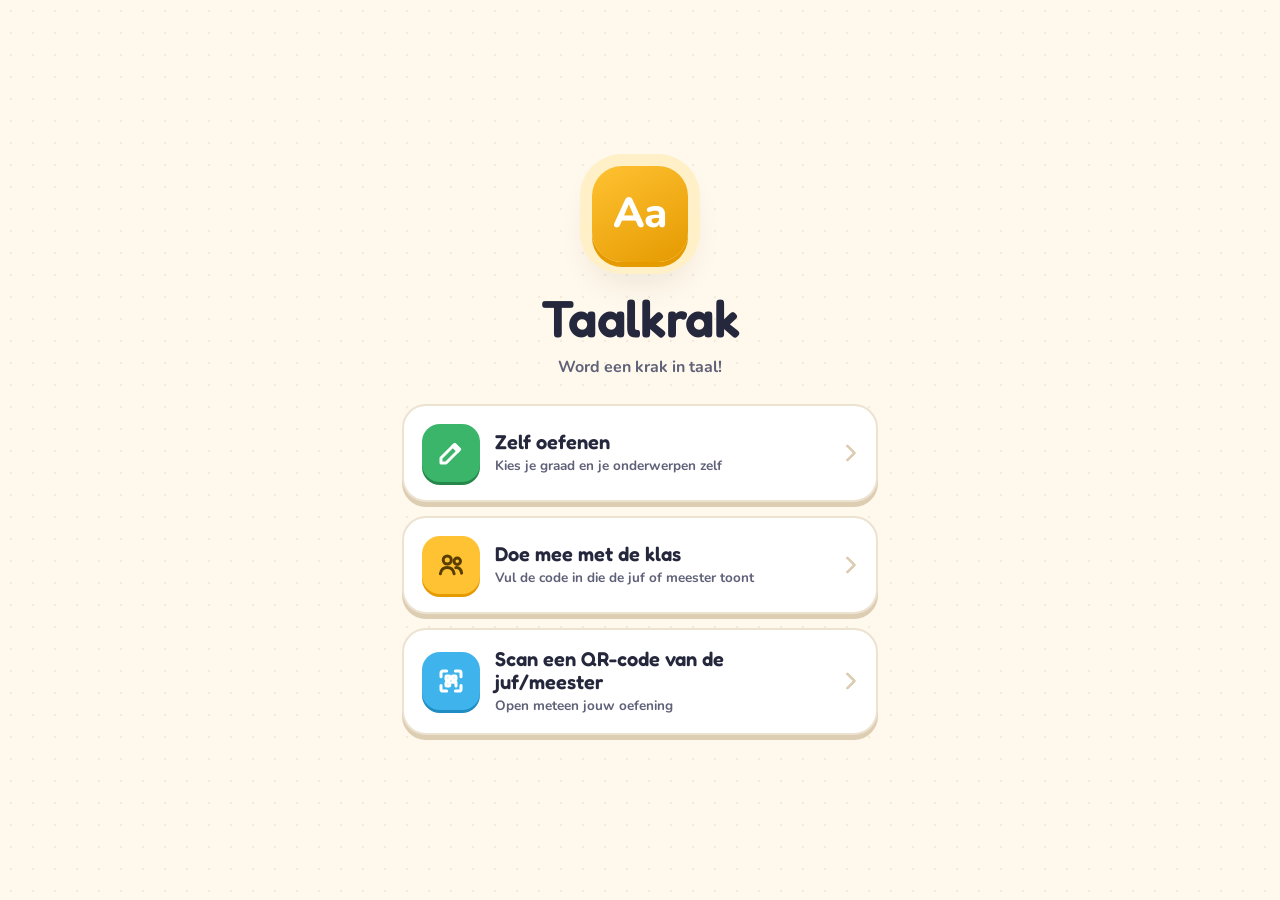
==== commit d9ddf1e3: "New playful design layer (krak-design.css), Dark Reader lock, SVG icons" ====
--- a/index.html
+++ b/index.html
@@ -1,10 +1,14 @@
 <!DOCTYPE html>
-<html lang="nl">
+<html lang="nl" data-krak="taal">
 <head>
 <meta charset="utf-8">
 <meta name="viewport" content="width=device-width, initial-scale=1, viewport-fit=cover, maximum-scale=1">
 <title>Taalkrak</title>
 <link rel="stylesheet" href="taalkrak.css">
+<link rel="stylesheet" href="krak-design.css">
+<meta name="darkreader-lock">
+<link rel="preload" href="fonts/fredoka.woff2" as="font" type="font/woff2" crossorigin>
+<link rel="preload" href="fonts/nunito.woff2" as="font" type="font/woff2" crossorigin>
 <link rel="manifest" href="manifest.webmanifest">
 <meta name="color-scheme" content="only light">
 <meta name="theme-color" content="#FFC233">
@@ -40,15 +44,15 @@
   <p class="home__sub">Word een krak in taal!</p>
   <div class="home__cards">
     <button class="bigcard bigcard--self" id="goSelf" type="button">
-      <span class="bigcard__ic" aria-hidden="true">✏️</span>
+      <span class="bigcard__ic" aria-hidden="true"><svg viewBox="0 0 24 24" fill="none" stroke="currentColor" stroke-width="2.4" stroke-linecap="round" stroke-linejoin="round" aria-hidden="true"><path d="M4 20h4L19 9l-4-4L4 16v4z"/><path d="M13.5 6.5l4 4"/></svg></span>
       <span class="bigcard__tx"><b>Zelf oefenen</b><span>Kies je graad en je onderwerpen zelf</span></span>
     </button>
     <button class="bigcard bigcard--code" id="goCode" type="button">
-      <span class="bigcard__ic" aria-hidden="true">👩‍🏫</span>
+      <span class="bigcard__ic" aria-hidden="true"><svg viewBox="0 0 24 24" fill="none" stroke="currentColor" stroke-width="2.4" stroke-linecap="round" stroke-linejoin="round" aria-hidden="true"><circle cx="9" cy="8" r="3.2"/><path d="M3.5 19c.6-3.2 2.8-5 5.5-5s4.9 1.8 5.5 5"/><circle cx="17" cy="9" r="2.6"/><path d="M15.8 14.1c2.4-.2 4.2 1.5 4.7 4.4"/></svg></span>
       <span class="bigcard__tx"><b>Doe mee met de klas</b><span>Vul de code in die de juf of meester toont</span></span>
     </button>
     <button class="bigcard bigcard--scan" id="goScan" type="button">
-      <span class="bigcard__ic" aria-hidden="true">📷</span>
+      <span class="bigcard__ic" aria-hidden="true"><svg viewBox="0 0 24 24" fill="none" stroke="currentColor" stroke-width="2.4" stroke-linecap="round" stroke-linejoin="round" aria-hidden="true"><path d="M4 8.5v-3A1.5 1.5 0 0 1 5.5 4h3M15.5 4h3A1.5 1.5 0 0 1 20 5.5v3M20 15.5v3a1.5 1.5 0 0 1-1.5 1.5h-3M8.5 20h-3A1.5 1.5 0 0 1 4 18.5v-3"/><rect x="8" y="8" width="3" height="3" rx=".5"/><rect x="13" y="8" width="3" height="3" rx=".5"/><rect x="8" y="13" width="3" height="3" rx=".5"/><path d="M13 13h3v3"/></svg></span>
       <span class="bigcard__tx"><b>Scan een QR-code van de juf/meester</b><span>Open meteen jouw oefening</span></span>
     </button>
   </div>
--- a/krak-design.css
+++ b/krak-design.css
@@ -0,0 +1,209 @@
+/* =====================================================================
+   Oefenkrak design layer — shared by Rekenkrak, Taalkrak and Klokkrak.
+   Loaded AFTER the app's own stylesheet. It only restyles: no layout
+   logic, no class names that JavaScript depends on are changed.
+   To roll back: remove the <link> to this file.
+   ===================================================================== */
+
+@font-face{font-family:"Nunito Krak";src:url("fonts/nunito.woff2") format("woff2");
+  font-weight:200 1000;font-style:normal;font-display:swap}
+@font-face{font-family:"Fredoka Krak";src:url("fonts/fredoka.woff2") format("woff2");
+  font-weight:300 700;font-style:normal;font-display:swap}
+
+:root{
+  --font:"Nunito Krak",ui-rounded,"SF Pro Rounded","Segoe UI",Roboto,system-ui,sans-serif;
+  --font-display:"Fredoka Krak","Nunito Krak",ui-rounded,system-ui,sans-serif;
+
+  --ink:#25273C; --ink-soft:#5F6178;
+  --paper:#FFF8EC; --card:#FFFFFF;
+  --line:#ECE2D0; --line-deep:#DCCDB3;
+  --cream:#F7F0E3; --cream-deep:#E6DAC4;
+
+  --sun:#FFC233; --sun-deep:#E59A00;
+  --grass:#3BB56A; --grass-deep:#26874B;
+  --berry:#EC5A72; --berry-deep:#C63A54;
+  --sky:#3FB4EC; --sky-deep:#1F8CC4;
+  --plum:#7B5EA7;
+
+  /* the app's brand colour (overridden per app via html[data-krak]) */
+  --accent:var(--sun); --accent-deep:var(--sun-deep); --accent-soft:#FFF0C7;
+
+  /* crisp "lip" shadows instead of blurry drop shadows */
+  --shadow:0 4px 0 var(--line-deep), 0 10px 24px rgba(60,45,20,.06);
+  --shadow-sm:0 3px 0 var(--line-deep);
+  --round:24px;
+}
+html[data-krak="taal"]{--accent:var(--grass);--accent-deep:var(--grass-deep);--accent-soft:#DDF4E5}
+html[data-krak="klok"]{--accent:var(--sky);--accent-deep:var(--sky-deep);--accent-soft:#DDF1FB}
+
+/* ---------- page background: calm paper with a soft dot grid ---------- */
+html{
+  background-color:var(--paper);
+  background-image:radial-gradient(rgba(150,120,70,.11) 1.3px, transparent 1.6px);
+  background-size:22px 22px;
+}
+body{background:transparent !important;font-family:var(--font);color:var(--ink);font-weight:600}
+
+/* ---------- typography ---------- */
+.home__title,.gen__title,.setup__title,.results h2,.splash__txt,.wachtkamer__titel,
+.review h3,.medal + h2{font-family:var(--font-display);font-weight:600;letter-spacing:-.01em}
+.home__title{font-size:clamp(38px,10vw,52px)}
+.home__sub{font-size:16px;font-weight:700;color:var(--ink-soft);margin-top:-8px}
+.block__label{font-family:var(--font-display);font-weight:600;font-size:17px;letter-spacing:0}
+.gen .block__label{font-size:17.5px}
+
+/* digits and answer tiles: big, friendly, very legible */
+.tile,.key,.choice,.ttile,.opbtn__s,.stars,.bd b,.results .score,.prog,
+.clock__num,.form-opt__demo,.codeinput{font-family:var(--font-display)}
+.tile,.ttile,.key,.choice{font-weight:600}
+.codeinput{font-weight:600 !important}
+
+/* ---------- tactile 3D press, shared by all pressables ---------- */
+.bigcard,.btn,.key,.choice,.chip,.opbtn,.dombtn,.form-opt,.iconbtn,.backbtn,.hulpknop,
+.bigbtn,.clockopt,.tinybtn,.speakbtn,.scan__close{
+  transition:transform .08s ease, box-shadow .08s ease, background-color .15s, border-color .15s, color .15s;
+  -webkit-tap-highlight-color:transparent;
+}
+@media (hover:hover){
+  .bigcard:hover,.key:hover,.choice:hover,.chip:hover,.opbtn:hover,.dombtn:hover,.form-opt:hover,
+  .iconbtn:hover,.backbtn:hover,.hulpknop:hover,.btn:hover,.bigbtn:hover,.clockopt:hover{filter:none;transform:translateY(-1px)}
+}
+
+/* ---------- home screen ---------- */
+.home{gap:20px;padding-top:40px;padding-bottom:40px}
+.home__logo{width:96px;height:96px;border-radius:30px;
+  box-shadow:0 5px 0 var(--sun-deep), 0 0 0 12px #FFF0C7, 0 18px 34px rgba(60,45,20,.10);
+  margin-bottom:10px}
+.home__logo--klok{box-shadow:0 5px 0 var(--sky-deep), 0 0 0 12px #DDF1FB, 0 18px 34px rgba(60,45,20,.10)}
+.home__cards{gap:14px}
+.bigcard{position:relative;padding:18px 48px 18px 18px;border-radius:24px;background:var(--card);
+  border:2px solid var(--line);box-shadow:0 5px 0 var(--line-deep)}
+.bigcard:active{transform:translateY(4px);box-shadow:0 1px 0 var(--line-deep)}
+.bigcard::after{content:"";position:absolute;right:22px;top:50%;width:10px;height:10px;
+  border-top:3px solid var(--line-deep);border-right:3px solid var(--line-deep);border-radius:2px;
+  transform:translateY(-50%) rotate(45deg);transition:border-color .15s, right .15s}
+@media (hover:hover){.bigcard:hover::after{border-color:var(--ink-soft);right:18px}}
+.bigcard__ic{width:58px;height:58px;border-radius:18px;font-size:28px;color:#fff}
+.bigcard__ic svg{width:30px;height:30px;display:block}
+.home .bigcard--self .bigcard__ic{background:var(--grass);box-shadow:0 3px 0 var(--grass-deep)}
+.home .bigcard--code .bigcard__ic{background:var(--sun);box-shadow:0 3px 0 var(--sun-deep);color:#5A3E00}
+.home .bigcard--scan .bigcard__ic{background:var(--sky);box-shadow:0 3px 0 var(--sky-deep)}
+.bigcard__tx b{font-family:var(--font-display);font-weight:600;font-size:20px;letter-spacing:0}
+.bigcard__tx span{font-size:13.5px;font-weight:700}
+
+.home__hulp{gap:10px;margin-top:6px}
+.hulpknop{border:2px solid var(--line);box-shadow:var(--shadow-sm);border-radius:14px;padding:10px 15px;
+  font-size:14px;color:var(--ink-soft);gap:7px}
+.hulpknop svg{width:18px;height:18px;flex:none}
+.hulpknop:active{transform:translateY(3px);box-shadow:0 0 0 var(--line-deep)}
+
+/* ---------- panels ---------- */
+.panel,.qrcard{border:2px solid var(--line);box-shadow:var(--shadow);border-radius:var(--round)}
+.block{border-top:2px dashed var(--line)}
+.block:first-child{border-top:none}
+
+/* chips, option buttons */
+.chip,.opbtn,.dombtn,.form-opt,.tinybtn{background:var(--card);border:2px solid var(--line);box-shadow:0 3px 0 var(--line-deep)}
+.chip{border-radius:14px}
+.chip:active,.opbtn:active,.dombtn:active,.form-opt:active,.tinybtn:active{transform:translateY(2px);box-shadow:0 1px 0 var(--line-deep)}
+.chip[aria-pressed="true"],.opbtn[aria-pressed="true"],.dombtn[aria-pressed="true"]{
+  background:var(--sky);border-color:var(--sky-deep);color:#fff;box-shadow:0 3px 0 var(--sky-deep)}
+.form-opt[aria-pressed="true"]{background:#EAF8EF;border-color:var(--grass);box-shadow:0 3px 0 var(--grass-deep)}
+.form-opt__demo{border:2px solid var(--line);font-weight:600}
+.tinybtn{color:var(--ink-soft)}
+.pill,.vraag__tag,.themetag,.review__count{background:var(--cream);color:var(--ink-soft);border:1.5px solid var(--line)}
+
+/* ---------- buttons ---------- */
+.btn{border-radius:16px;font-weight:800;letter-spacing:.005em}
+.btn--grass{background:var(--grass);color:#fff;box-shadow:0 4px 0 var(--grass-deep)}
+.btn--sun{background:var(--sun);color:#4A3300;box-shadow:0 4px 0 var(--sun-deep)}
+.btn--ghost{background:var(--cream);color:var(--ink);box-shadow:0 4px 0 var(--cream-deep)}
+.btn:active{transform:translateY(3px)}
+.btn--grass:active{box-shadow:0 1px 0 var(--grass-deep)}
+.btn--sun:active{box-shadow:0 1px 0 var(--sun-deep)}
+.btn--ghost:active{box-shadow:0 1px 0 var(--cream-deep)}
+.btn--block{margin-top:14px}
+
+.bigbtn{border-radius:18px}
+.bigbtn--rev{background:var(--sun);color:#4A3300;box-shadow:0 5px 0 var(--sun-deep)}
+.bigbtn--next{background:var(--grass);color:#fff;box-shadow:0 5px 0 var(--grass-deep)}
+.bigbtn--prev{background:var(--cream);box-shadow:0 5px 0 var(--cream-deep)}
+.bigbtn:active{transform:translateY(4px);box-shadow:0 1px 0 rgba(0,0,0,.15)}
+
+/* small square buttons */
+.iconbtn,.backbtn{border:2px solid var(--line);box-shadow:0 3px 0 var(--line-deep);border-radius:14px}
+.iconbtn:active,.backbtn:active{transform:translateY(2px);box-shadow:0 1px 0 var(--line-deep)}
+
+/* ---------- inputs ---------- */
+.naaminput,.spellinput,.linkrow input{border:2px solid var(--line) !important;border-radius:16px;
+  background:#fff;box-shadow:inset 0 2px 0 rgba(60,45,20,.04)}
+.naaminput:focus,.spellinput:focus{outline:none;border-color:var(--sky) !important;box-shadow:0 0 0 4px rgba(63,180,236,.18)}
+.spellinput.wrong{border-color:var(--berry) !important}
+
+/* ---------- player ---------- */
+.play__top{gap:14px;padding-top:18px}
+.prog{height:16px;background:#EDE3D1;box-shadow:inset 0 2px 0 rgba(60,45,20,.07)}
+.prog__fill{background:var(--grass);position:relative}
+.prog__fill::after{content:"";position:absolute;left:8px;right:8px;top:3px;height:4px;border-radius:99px;background:rgba(255,255,255,.35)}
+.stars{font-weight:600;font-size:20px}
+
+.tile,.ttile,.wtile{border:2px solid var(--line);box-shadow:0 4px 0 var(--line-deep);border-radius:18px}
+.tile.op{box-shadow:none;border:none}
+.tile.blank,.ttile--blank,.wtile--blank{box-shadow:none}
+.tile.blank.filled,.ttile--blank.filled,.wtile--blank.filled{box-shadow:0 4px 0 var(--line-deep)}
+.wtile--secret{box-shadow:none}
+
+.key{border:2px solid var(--line);box-shadow:0 4px 0 var(--line-deep);border-radius:18px}
+.key:active{transform:translateY(3px);box-shadow:0 1px 0 var(--line-deep);background:#FFFCF6}
+.key--act{background:var(--grass);border-color:var(--grass);box-shadow:0 4px 0 var(--grass-deep);color:#fff}
+.key--act:active{background:var(--grass);box-shadow:0 1px 0 var(--grass-deep)}
+.key--del{background:var(--cream);border-color:var(--cream);box-shadow:0 4px 0 var(--cream-deep)}
+
+.choice,.clockopt{border:2px solid var(--line);box-shadow:0 4px 0 var(--line-deep);border-radius:20px}
+.choice:active,.clockopt:active{transform:translateY(3px);box-shadow:0 1px 0 var(--line-deep)}
+.choice.good,.clockopt.good{background:#E6F7EC;border-color:var(--grass);color:var(--grass-deep);box-shadow:0 4px 0 var(--grass)}
+.choice.bad,.clockopt.bad{background:#FDECEF;border-color:var(--berry);color:var(--berry-deep);box-shadow:0 4px 0 var(--berry)}
+
+.speakbtn{background:var(--sky);box-shadow:0 5px 0 var(--sky-deep);border:none}
+.speakbtn:active{transform:translateY(4px);box-shadow:0 1px 0 var(--sky-deep)}
+
+.ring__track{stroke:#EDE3D1}
+
+/* feedback popup */
+.splash__card{border:2px solid var(--line);box-shadow:0 6px 0 var(--line-deep), 0 24px 50px rgba(60,45,20,.14);border-radius:28px}
+
+/* results */
+.bd{border:2px solid var(--line);box-shadow:0 3px 0 var(--line-deep);border-radius:16px}
+.review__row{border:2px solid var(--line);box-shadow:0 3px 0 var(--line-deep)}
+.review__row--bad{border-color:#F4C3CC;box-shadow:0 3px 0 #EBA9B5}
+
+/* waiting room */
+.wachtkamer__emo{width:112px;height:112px;border-radius:36px;display:grid;place-items:center;background:var(--card);
+  border:2px solid var(--line);box-shadow:0 5px 0 var(--line-deep);margin-bottom:14px}
+
+/* ---------- teacher page ---------- */
+.gen__head{background:#2B2D45;border-radius:24px;box-shadow:0 5px 0 #191A2B;
+  background-image:radial-gradient(rgba(255,255,255,.07) 1.3px, transparent 1.6px);background-size:20px 20px}
+.gen__head .logo{box-shadow:0 4px 0 rgba(0,0,0,.35);transform:rotate(-4deg)}
+.gen__title{text-shadow:none}
+.gen__hulp .hulpknop{color:#fff;border:2px solid rgba(255,255,255,.22);background:rgba(255,255,255,.08);box-shadow:0 3px 0 rgba(0,0,0,.25)}
+.gen__hulp .hulpknop:active{box-shadow:none}
+.qrwrap{border:2px solid var(--line);border-radius:20px}
+
+/* scanner close button */
+.scan__close{box-shadow:0 4px 0 rgba(0,0,0,.35)}
+.scan__close:active{transform:translateX(-50%) translateY(3px);box-shadow:0 1px 0 rgba(0,0,0,.35)}
+
+/* focus ring stays clearly visible */
+:focus-visible{outline:3px solid var(--sky);outline-offset:3px}
+
+/* whiteboard (e.g. 1366x768): keep the whole sum on one line inside the frame */
+@media (min-width:900px) and (min-height:600px){
+  .eq:not(.eq--split):not(.eq--vraag):not(.eq--word){flex-wrap:nowrap;gap:6px}
+  .eq .tile{min-width:60px;font-size:40px}
+  .eq .tile.op{width:24px;min-width:24px}
+}
+
+@media (prefers-reduced-motion: reduce){
+  .gen__head .logo{transform:none}
+}
